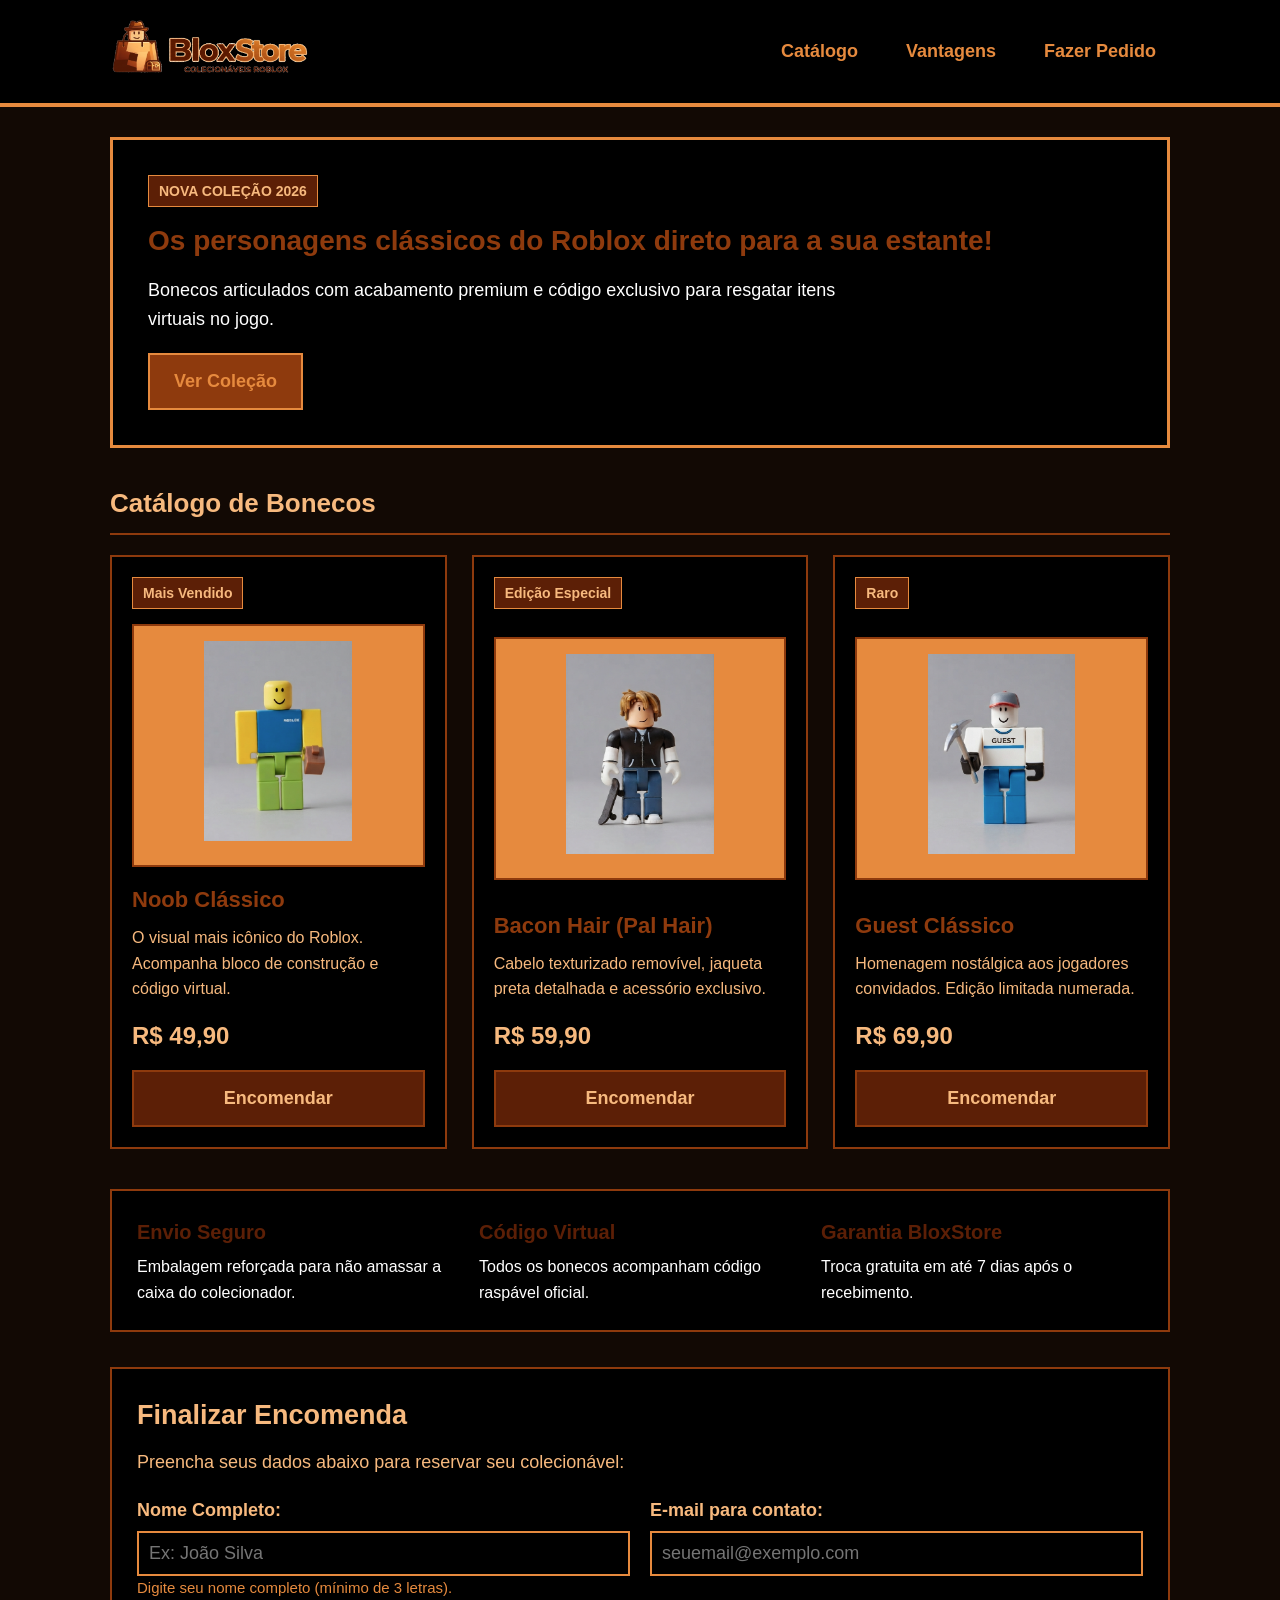
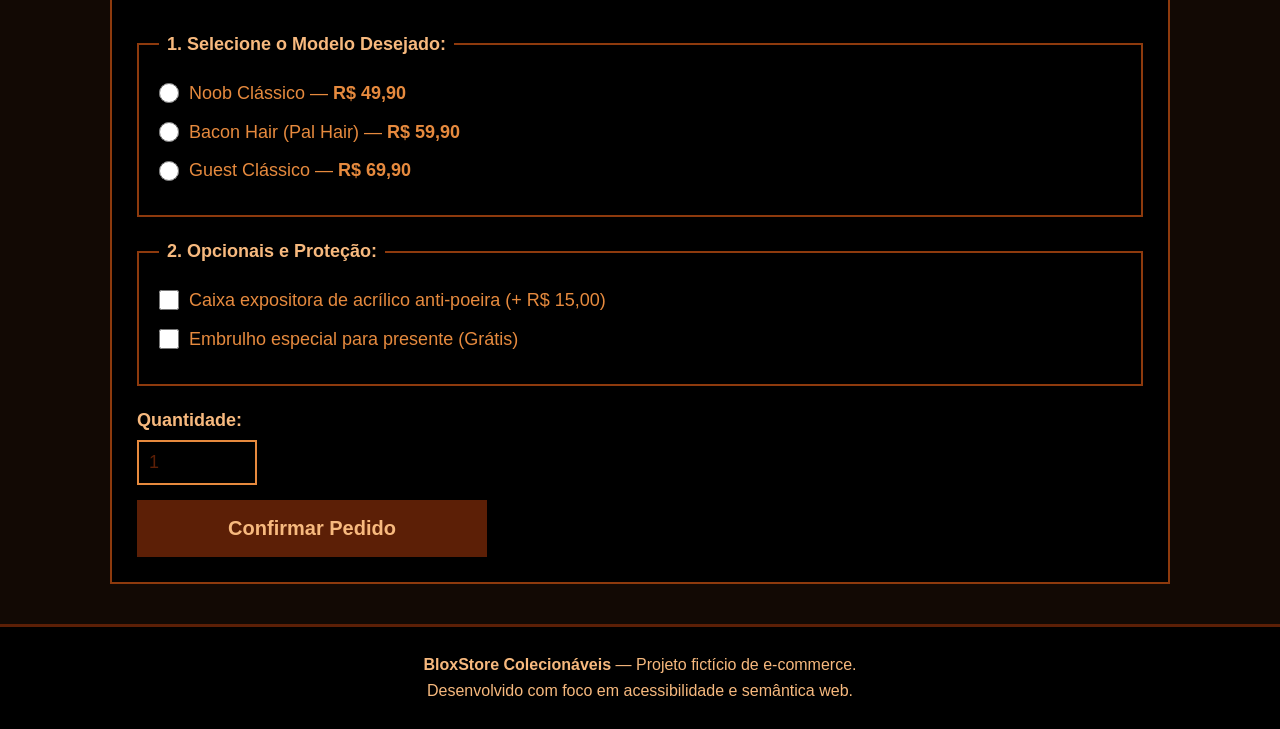
==== index.html @ 94ea295e "Add files via upload" ====
<!DOCTYPE html>
<html lang="pt-BR">

<head>
  <meta charset="UTF-8">
  <meta name="viewport" content="width=device-width, initial-scale=1.0">
  <title>BloxStore | Loja Oficial de Colecionáveis Roblox</title>
  <link rel="stylesheet" href="estilo.css">
</head>

<body>
  <!-- Cabeçalho com Navegação -->
  <header class="topo-loja">
    <div class="container cabecalho-flex">
      <div class="logo-area">
        
        <img 
              src="logo.png" width="200"
              alt="Boneco articulado do personagem" 
              class="foto-topo">
        <span class="subtitulo"></span>
      </div>
      <nav aria-label="Menu principal">
        <ul class="menu-links">
          <li><a href="#catalogo">Catálogo</a></li>
          <li><a href="#vantagens">Vantagens</a></li>
          <li><a href="#encomenda">Fazer Pedido</a></li>
        </ul>
      </nav>
    </div>
  </header>

  <main class="container">
    <!-- Banner Principal -->
    <section class="banner-hero" aria-labelledby="titulo-banner">
      <div class="banner-texto">
        <span class="selo-destaque">NOVA COLEÇÃO 2026</span>
        <h2 id="titulo-banner">Os personagens clássicos do Roblox direto para a sua estante!</h2>
        <p>Bonecos articulados com acabamento premium e código exclusivo para resgatar itens virtuais no jogo.</p>
        <a href="#catalogo" class="botao-link">Ver Coleção</a>
      </div>
    </section>

    <!-- Vitrine de Produtos em Grade -->
    <section id="catalogo" class="secao-vitrine">
      <h2>Catálogo de Bonecos</h2>
      
      <div class="grade-produtos">
        <!-- Produto 1 -->
        <article class="card-produto">
          <span class="etiqueta">Mais Vendido</span>
          <div class="area-imagem">
            <img 
              src="01.png" 
              alt="Boneco articulado do personagem Noob clássico do Roblox com tronco azul, cabeça e braços amarelos e pernas verdes" 
              class="foto-produto"
            >
          </div>
          <div class="info-produto">
            <h3>Noob Clássico</h3>
            <p class="descricao-curta">O visual mais icônico do Roblox. Acompanha bloco de construção e código virtual.</p>
            <p class="preco">R$ 49,90</p>
            <a href="#encomenda" class="botao-comprar">Encomendar</a>
          </div>
        </article>

        <!-- Produto 2 -->
        <article class="card-produto">
          <span class="etiqueta">Edição Especial</span>
          <div class="area-imagem">
            <img 
              src="02.png" 
              alt="Boneco articulado do personagem Bacon Hair do Roblox com cabelo castanho texturizado, jaqueta preta e calça azul" 
              class="foto-produto"
            >
          </div>
          <div class="info-produto">
            <h3>Bacon Hair (Pal Hair)</h3>
            <p class="descricao-curta">Cabelo texturizado removível, jaqueta preta detalhada e acessório exclusivo.</p>
            <p class="preco">R$ 59,90</p>
            <a href="#encomenda" class="botao-comprar">Encomendar</a>
          </div>
        </article>

        <!-- Produto 3 -->
        <article class="card-produto">
          <span class="etiqueta">Raro</span>
          <div class="area-imagem">
            <img 
              src="03.png" 
              alt="Boneco articulado do personagem Guest do Roblox com boné preto e vermelho, camisa preta e calça azul" 
              class="foto-produto"
            >
          </div>
          <div class="info-produto">
            <h3>Guest Clássico</h3>
            <p class="descricao-curta">Homenagem nostálgica aos jogadores convidados. Edição limitada numerada.</p>
            <p class="preco">R$ 69,90</p>
            <a href="#encomenda" class="botao-comprar">Encomendar</a>
          </div>
        </article>
      </div>
    </section>

    <!-- Barra de Diferenciais da Loja -->
    <section id="vantagens" class="cartao barra-vantagens" aria-label="Vantagens da loja">
      <div class="vantagem-item">
        <h3>Envio Seguro</h3>
        <p>Embalagem reforçada para não amassar a caixa do colecionador.</p>
      </div>
      <div class="vantagem-item">
        <h3>Código Virtual</h3>
        <p>Todos os bonecos acompanham código raspável oficial.</p>
      </div>
      <div class="vantagem-item">
        <h3>Garantia BloxStore</h3>
        <p>Troca gratuita em até 7 dias após o recebimento.</p>
      </div>
    </section>

    <!-- Formulário de Checkout / Encomenda -->
    <section id="encomenda" class="cartao secao-checkout">
      <h2>Finalizar Encomenda</h2>
      <p>Preencha seus dados abaixo para reservar seu colecionável:</p>

      <form>
        <div class="linha-formulario">
          <div class="campo-grupo">
            <label for="nome-usuario">Nome Completo:</label>
            <input type="text" id="nome-usuario" required minlength="3" aria-describedby="dica-nome" placeholder="Ex: João Silva">
            <small id="dica-nome">Digite seu nome completo (mínimo de 3 letras).</small>
          </div>

          <div class="campo-grupo">
            <label for="email-usuario">E-mail para contato:</label>
            <input type="email" id="email-usuario" required placeholder="seuemail@exemplo.com">
          </div>
        </div>

        <fieldset>
          <legend>1. Selecione o Modelo Desejado:</legend>
          <div class="opcao-radio">
            <input type="radio" id="op1" name="boneco" value="noob" required>
            <label for="op1">Noob Clássico — <strong>R$ 49,90</strong></label>
          </div>
          <div class="opcao-radio">
            <input type="radio" id="op2" name="boneco" value="bacon">
            <label for="op2">Bacon Hair (Pal Hair) — <strong>R$ 59,90</strong></label>
          </div>
          <div class="opcao-radio">
            <input type="radio" id="op3" name="boneco" value="guest">
            <label for="op3">Guest Clássico — <strong>R$ 69,90</strong></label>
          </div>
        </fieldset>

        <fieldset>
          <legend>2. Opcionais e Proteção:</legend>
          <div class="opcao-check">
            <input type="checkbox" id="check1" name="extras" value="caixa-acrilico">
            <label for="check1">Caixa expositora de acrílico anti-poeira (+ R$ 15,00)</label>
          </div>
          <div class="opcao-check">
            <input type="checkbox" id="check2" name="extras" value="embrulho-presente">
            <label for="check2">Embrulho especial para presente (Grátis)</label>
          </div>
        </fieldset>

        <div class="campo-grupo">
          <label for="quantidade">Quantidade:</label>
          <input type="number" id="quantidade" name="quantidade" min="1" max="10" value="1" required>
        </div>

        <button type="submit" class="botao-finalizar">Confirmar Pedido</button>
      </form>
    </section>
  </main>

  <footer class="rodape-loja">
    <div class="container">
      <p><strong>BloxStore Colecionáveis</strong> — Projeto fictício de e-commerce.</p>
      <p>Desenvolvido com foco em acessibilidade e semântica web.</p>
    </div>
  </footer>
</body>

</html>
---- estilo.css ----
/* 1. Configurações Gerais e Reset Básico */
* {
  box-sizing: border-box;
  margin: 0;
  padding: 0;
}

body {
  background-color: #120904;      /* Fundo bem escuro quente que conversa com o #5C1F06 e o #000000 */
  color: #E68A3E;                 /* Texto principal claro para leitura confortável */
  font-family: Arial, sans-serif; /* Fonte limpa sem serifa */
  font-size: 18px;                /* Tamanho confortável */
  line-height: 1.6;
}

.container {
  max-width: 1100px;
  margin: 0 auto;
  padding: 0 20px;
}

/* 2. Cabeçalho Estilo E-commerce */
.topo-loja {
  background-color: #000000;
  color: #F7B97E;
  padding: 20px 0;
  margin-bottom: 30px;
  border-bottom: 4px solid #E68A3E;
}

.cabecalho-flex {
  display: flex;
  justify-content: space-between;
  align-items: center;
  flex-wrap: wrap;
  gap: 15px;
}

.logo-area h1 {
  color: #F7B97E;
  font-size: 32px;
  margin: 0;
}

.subtitulo {
  font-size: 16px;
  color: #E68A3E;
}

.menu-links {
  list-style: none;
  display: flex;
  gap: 20px;
}

.menu-links a {
  color: #E68A3E;
  text-decoration: none;
  font-weight: bold;
  padding: 8px 12px;
  border: 2px solid transparent;
}

.menu-links a:hover {
  color: #E68A3E;
  border-bottom: 2px solid #8E3A0D;
}

/* 3. Banner Hero */
.banner-hero {
  background-color: #000000;
  border: 3px solid #E68A3E;
  padding: 35px;
  margin-bottom: 35px;
}

.selo-destaque {
  display: inline-block;
  background-color: #5C1F06;
  color: #F7B97E;
  border: 1px solid #E68A3E;
  font-size: 14px;
  font-weight: bold;
  padding: 4px 10px;
  margin-bottom: 12px;
}

.banner-hero h2 {
  color: #8E3A0D;
  font-size: 28px;
  margin-bottom: 12px;
}

.banner-hero p {
  color: #ffffff;
  margin-bottom: 20px;
  max-width: 700px;
}

.botao-link {
  display: inline-block;
  background-color: #8E3A0D;
  color: #E68A3E;
  border: 2px solid #E68A3E;
  text-decoration: none;
  font-weight: bold;
  padding: 12px 24px;
}

/* 4. Vitrine de Produtos (Grid) */
.secao-vitrine {
  margin-bottom: 40px;
}

.secao-vitrine h2 {
  color: #F7B97E;
  font-size: 26px;
  margin-bottom: 20px;
  border-bottom: 2px solid #8E3A0D;
  padding-bottom: 8px;
}

.grade-produtos {
  display: grid;
  grid-template-columns: repeat(auto-fit, minmax(290px, 1fr));
  gap: 25px;
}

.card-produto {
  background-color: #000000;
  border: 2px solid #8E3A0D;
  padding: 20px;
  display: flex;
  flex-direction: column;
  justify-content: space-between;
  position: relative;
}

.etiqueta {
  align-self: flex-start;
  background-color: #5C1F06;
  color: #F7B97E;
  border: 1px solid #E68A3E;
  font-size: 14px;
  font-weight: bold;
  padding: 4px 10px;
  margin-bottom: 15px;
}

.area-imagem {
  background-color: #E68A3E;
  border: 2px solid #8E3A0D;
  padding: 15px;
  text-align: center;
  margin-bottom: 15px;
}

.foto-produto {
  max-width: 100%;
  height: 200px;
  object-fit: contain;
}

.info-produto h3 {
  color: #8E3A0D;
  font-size: 22px;
  margin-bottom: 8px;
}

.descricao-curta {
  color: #F7B97E;
  font-size: 16px;
  margin-bottom: 15px;
}

.preco {
  color: #F7B97E;
  font-size: 24px;
  font-weight: bold;
  margin-bottom: 15px;
}

.botao-comprar {
  display: block;
  text-align: center;
  background-color: #5C1F06;
  color: #F7B97E;
  border: 2px solid #8E3A0D;
  text-decoration: none;
  font-weight: bold;
  padding: 12px;
}

.botao-comprar:hover,
.botao-link:hover,
button:hover {
  background-color: #5C1F06;
  color: #000000;
  border-color: #8E3A0D;
}

/* 5. Barra de Vantagens e Cartões */
.cartao {
  background-color: #000000;
  border: 2px solid #8E3A0D;
  padding: 25px;
  margin-bottom: 35px;
}

.barra-vantagens {
  display: grid;
  grid-template-columns: repeat(auto-fit, minmax(250px, 1fr));
  gap: 20px;
}

.vantagem-item h3 {
  color: #5C1F06;
  font-size: 20px;
  margin-bottom: 6px;
}

.vantagem-item p {
  color: #ffffff;
  font-size: 16px;
}

/* 6. Formulário de Checkout */
.secao-checkout h2 {
  color: #F7B97E;
  margin-bottom: 10px;
}

.secao-checkout > p {
  color: #F7B97E;
  margin-bottom: 20px;
}

.linha-formulario {
  display: grid;
  grid-template-columns: repeat(auto-fit, minmax(280px, 1fr));
  gap: 20px;
  margin-bottom: 15px;
}

.campo-grupo {
  display: flex;
  flex-direction: column;
  margin-bottom: 15px;
}

.campo-grupo label {
  color: #F7B97E;
  font-weight: bold;
  margin-bottom: 6px;
}

input[type="text"],
input[type="email"],
input[type="number"] {
  background-color: #000000;
  color: #5C1F06;
  font-size: 18px;
  padding: 10px;
  border: 2px solid #E68A3E;
  width: 100%;
}

input[type="number"] {
  max-width: 120px;
}

fieldset {
  border: 2px solid #8E3A0D;
  padding: 20px;
  margin-bottom: 20px;
  background-color: #000000;
}

legend {
  color: #F7B97E;
  font-weight: bold;
  padding: 0 8px;
}

.opcao-radio,
.opcao-check {
  margin-bottom: 10px;
  display: flex;
  align-items: center;
  gap: 10px;
}

input[type="radio"],
input[type="checkbox"] {
  width: 20px;
  height: 20px;
  accent-color: #5C1F06;
}

button.botao-finalizar {
  background-color: #5C1F06;
  color: #F7B97E;
  border: 2px solid #5C1F06;
  font-size: 20px;
  font-weight: bold;
  padding: 15px 30px;
  cursor: pointer;
  width: 100%;
  max-width: 350px;
}

/* 7. Rodapé */
.rodape-loja {
  background-color: #000000;
  color: #F7B97E;
  border-top: 3px solid #5C1F06;
  text-align: center;
  padding: 25px 0;
  margin-top: 40px;
  font-size: 16px;
}

/* 8. REGRA DE OURO: FOCO VISÍVEL DO TECLADO (:focus) */
a:focus,
input:focus,
button:focus {
  outline: 4px solid #5C1F06;
  outline-offset: 3px;
}
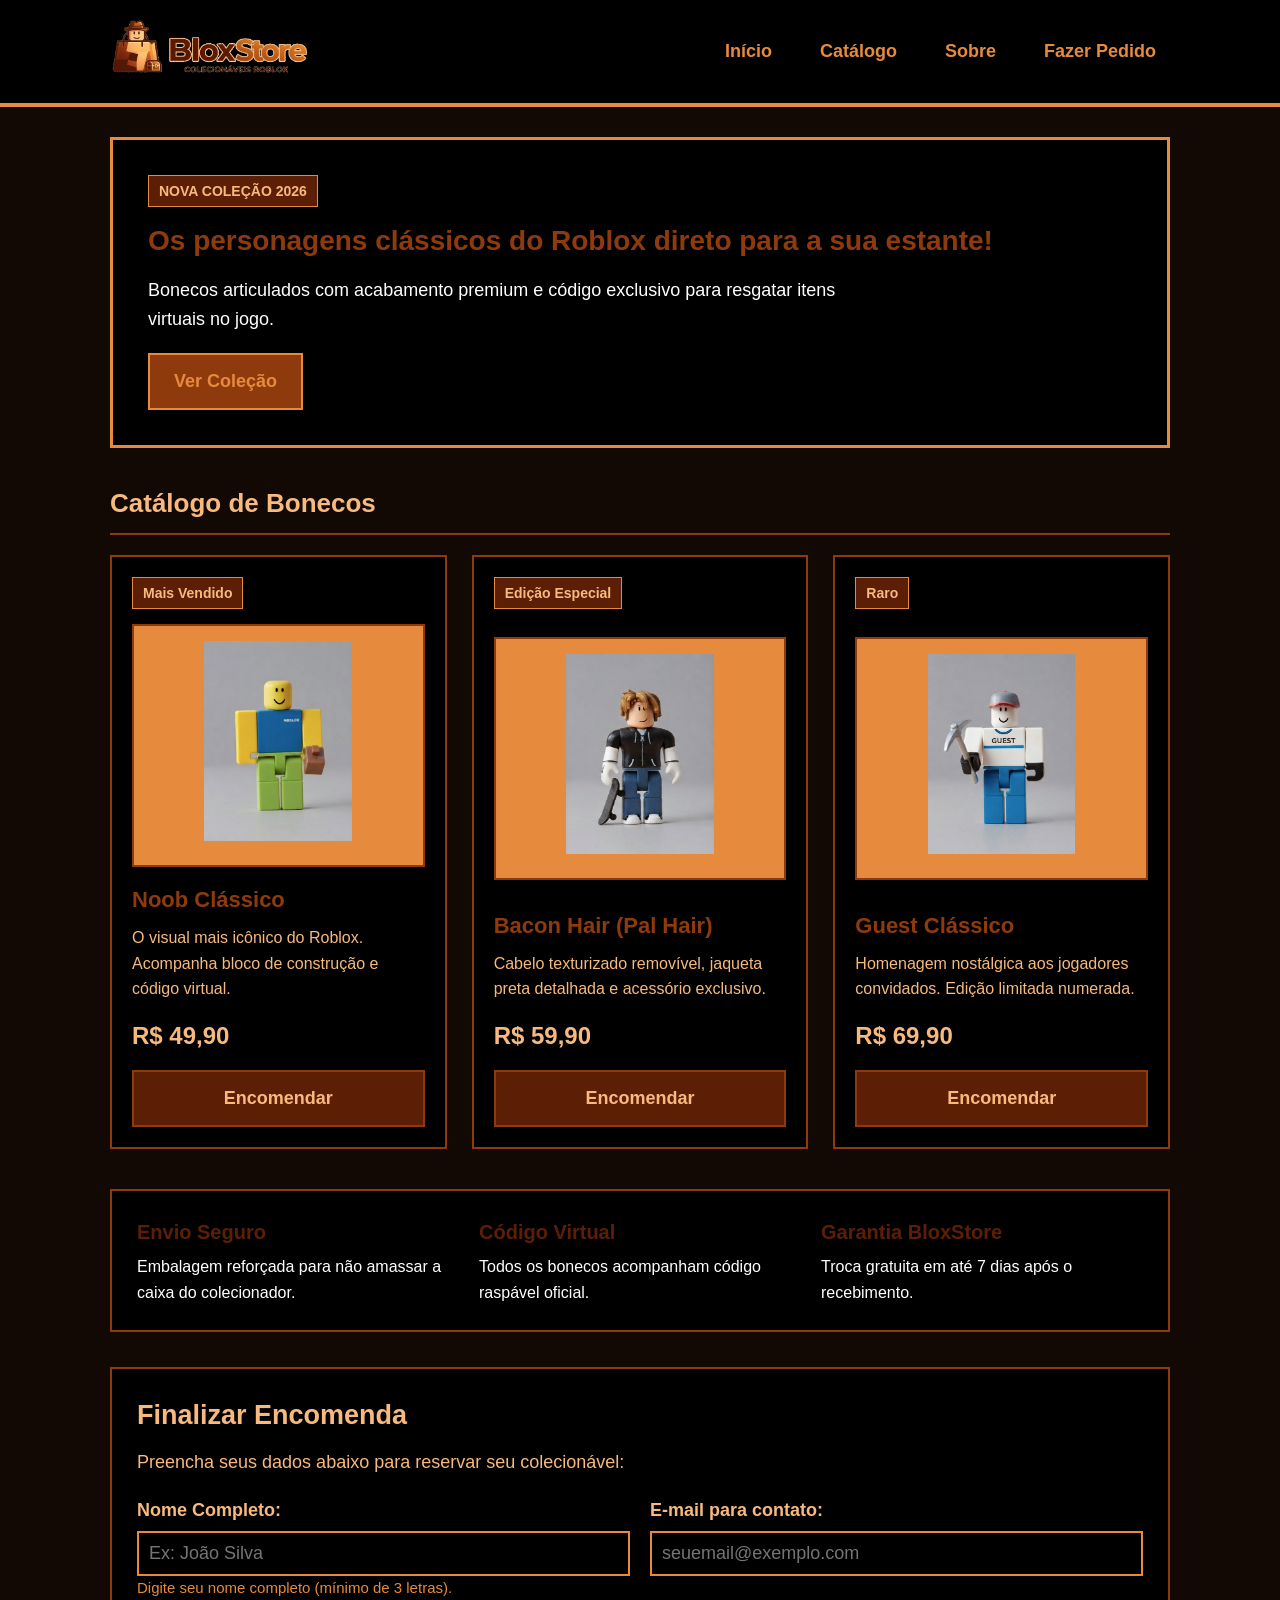
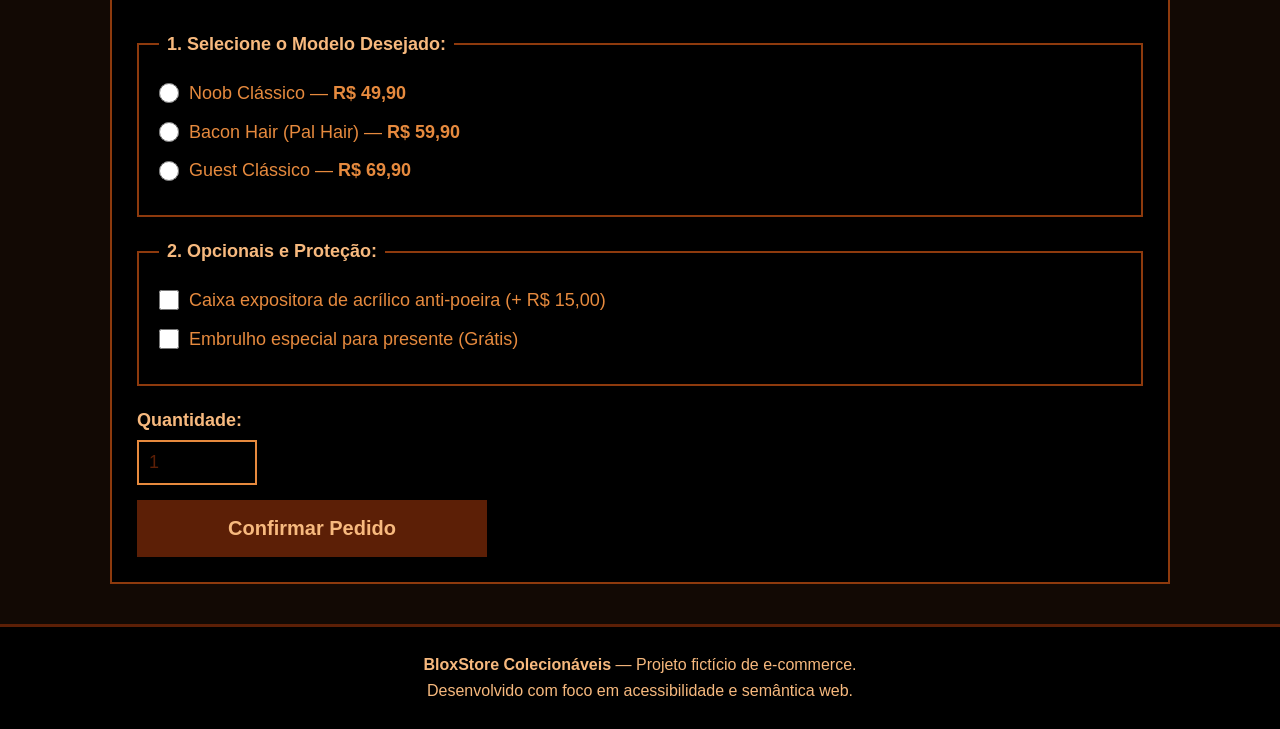
==== commit 2eae7260: "Add files via upload" ====
--- a/index.html
+++ b/index.html
@@ -13,17 +13,20 @@
   <header class="topo-loja">
     <div class="container cabecalho-flex">
       <div class="logo-area">
-        
-        <img 
-              src="logo.png" width="200"
-              alt="Boneco articulado do personagem" 
-              class="foto-topo">
-        <span class="subtitulo"></span>
+        <a href="index.html" class="link-logo">
+          <img src="logo.png" width="200" alt="Logo da BloxStore Colecionáveis Roblox" class="imagem-logo">
+          <div>
+      
+            <span class="subtitulo"></span>
+          </div>
+        </a>
       </div>
+
       <nav aria-label="Menu principal">
         <ul class="menu-links">
+          <li><a href="index.html" aria-current="page">Início</a></li>
           <li><a href="#catalogo">Catálogo</a></li>
-          <li><a href="#vantagens">Vantagens</a></li>
+          <li><a href="sobre.html">Sobre</a></li>
           <li><a href="#encomenda">Fazer Pedido</a></li>
         </ul>
       </nav>
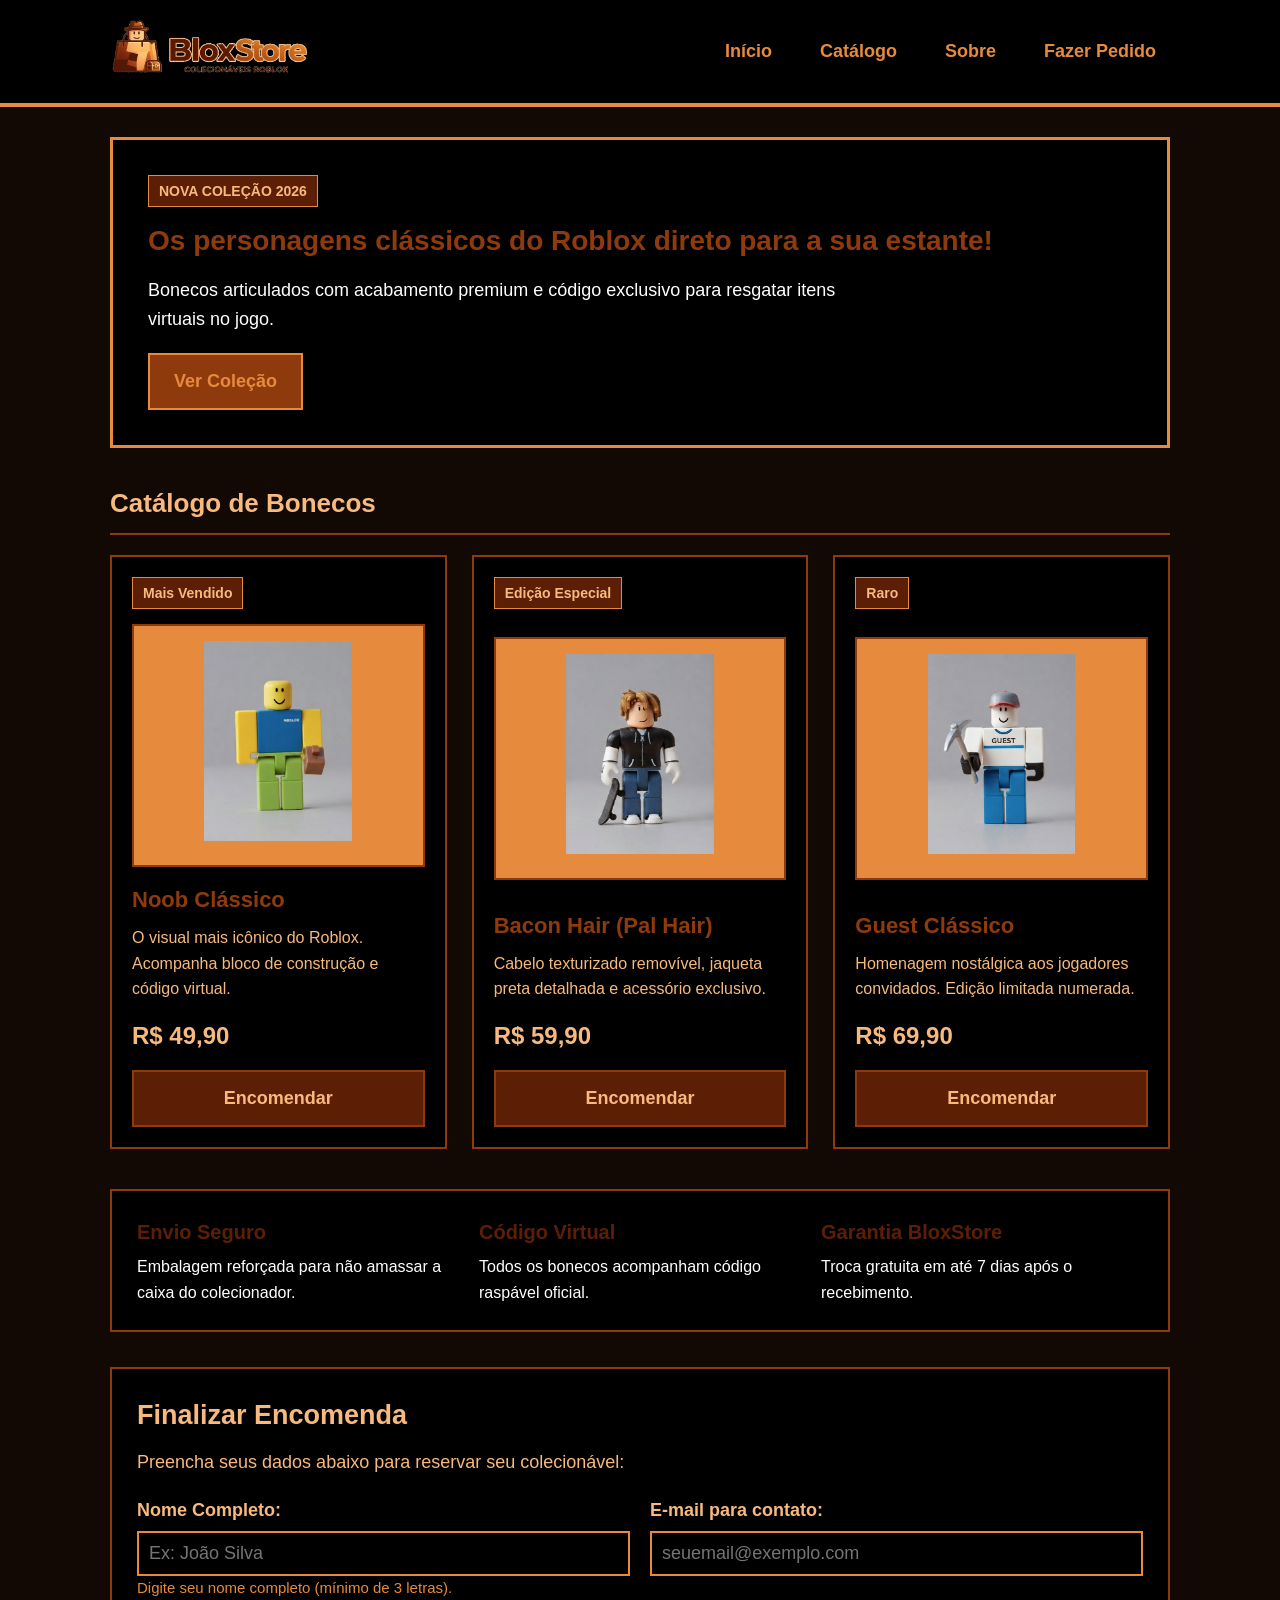
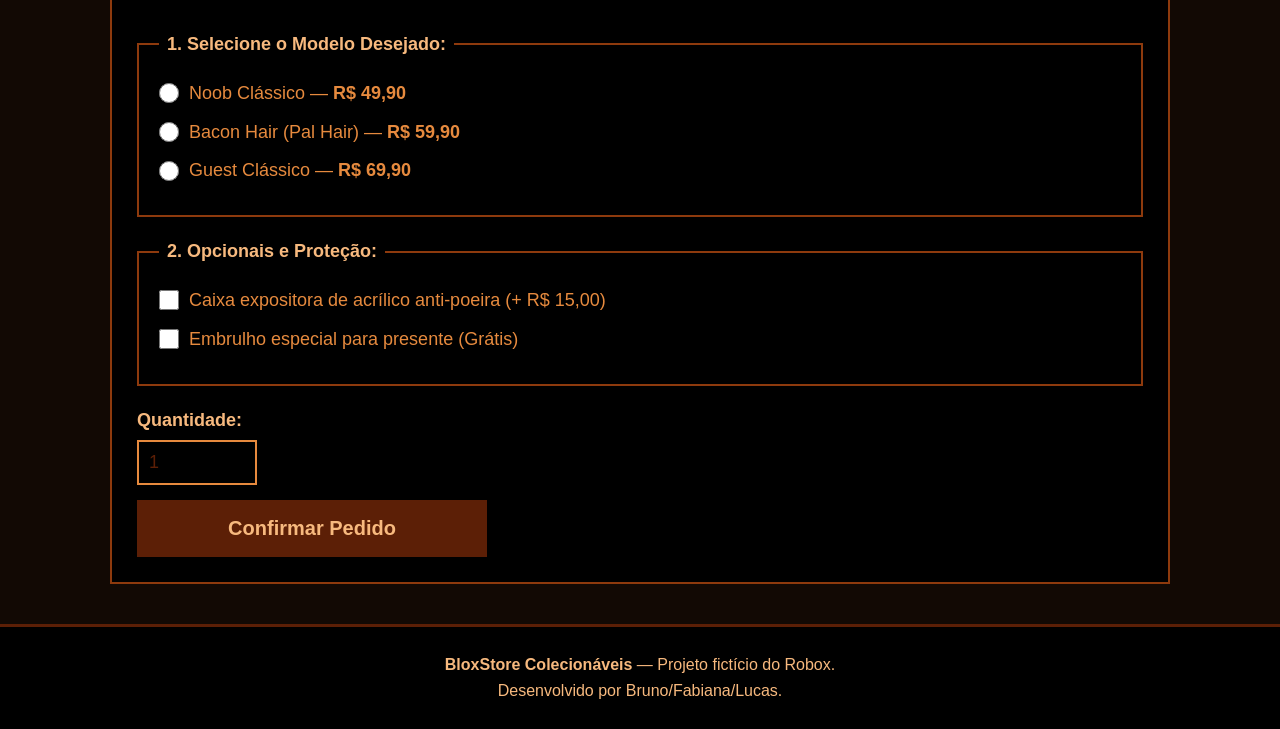
==== commit ed0497cf: "Update index.html" ====
--- a/index.html
+++ b/index.html
@@ -180,10 +180,10 @@
 
   <footer class="rodape-loja">
     <div class="container">
-      <p><strong>BloxStore Colecionáveis</strong> — Projeto fictício de e-commerce.</p>
-      <p>Desenvolvido com foco em acessibilidade e semântica web.</p>
+      <p><strong>BloxStore Colecionáveis</strong> — Projeto fictício do Robox.</p>
+      <p>Desenvolvido por Bruno/Fabiana/Lucas.</p>
     </div>
   </footer>
 </body>
 
-</html>+</html>
